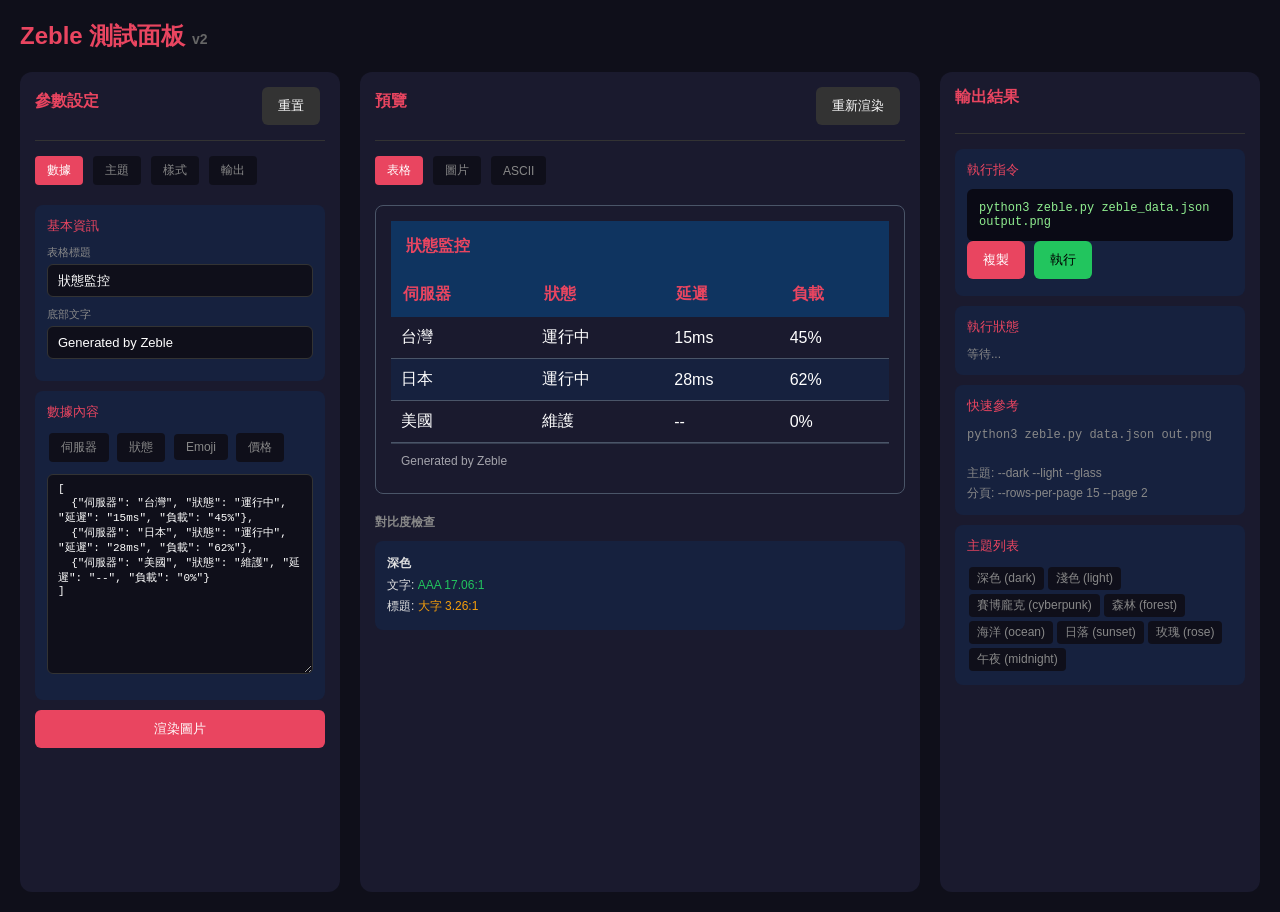
==== index_v2.html @ 23911cdb "Consolidate Zeble skill into zenTable project Move render and detect scripts into local scripts/ and" ====
<!DOCTYPE html>
<html lang="zh-TW">
<head>
    <meta charset="UTF-8">
    <meta name="viewport" content="width=device-width, initial-scale=1.0">
    <title>Zeble 測試面板 v2</title>
    <script>
        // ========== 主題配置 ==========
        var defaultThemes = {
            dark: { name: "深色", bg: "#1a1a2e", text: "#ffffff", header: "#0f3460", headerText: "#e94560", alt: "#16213e", border: "#4a5568", accent: "#e94560" },
            light: { name: "淺色", bg: "#f8f9fa", text: "#212529", header: "#e9ecef", headerText: "#495057", alt: "#ffffff", border: "#dee2e6", accent: "#0d6efd" },
            cyberpunk: { name: "賽博龐克", bg: "#0d0221", text: "#00ff9f", header: "#ff00ff", headerText: "#000000", alt: "#1a1a3e", border: "#00ff9f", accent: "#ffff00" },
            forest: { name: "森林", bg: "#1a2f1a", text: "#90ee90", header: "#2d5a2d", headerText: "#ffffff", alt: "#243424", border: "#4a7a4a", accent: "#7fff00" },
            ocean: { name: "海洋", bg: "#0a1929", text: "#64b5f6", header: "#1565c0", headerText: "#ffffff", alt: "#0d2137", border: "#2196f3", accent: "#00bcd4" },
            sunset: { name: "日落", bg: "#2d1f1f", text: "#ffcc80", header: "#bf360c", headerText: "#ffffff", alt: "#3d2f2f", border: "#ff7043", accent: "#ffab40" },
            rose: { name: "玫瑰", bg: "#2f1a1a", text: "#f8bbd9", header: "#c2185b", headerText: "#ffffff", alt: "#3f2a2a", border: "#ec407a", accent: "#f48fb1" },
            midnight: { name: "午夜", bg: "#0f0f23", text: "#b0a0ff", header: "#2a2a4a", headerText: "#e0e0ff", alt: "#1a1a33", border: "#5a5a8a", accent: "#8070ff" }
        };
        var currentTheme = 'dark';
        var themes = JSON.parse(JSON.stringify(defaultThemes));
        
        // ========== 範例數據 ==========
        var examples = {
            servers: [
                {"伺服器": "台灣", "狀態": "運行中", "延遲": "15ms", "負載": "45%"},
                {"伺服器": "日本", "狀態": "運行中", "延遲": "28ms", "負載": "62%"},
                {"伺服器": "美國", "狀態": "維護", "延遲": "--", "負載": "0%"}
            ],
            status: [
                {"專案": "Alpha", "狀態": "部署中", "進度": "75%"},
                {"專案": "Beta", "狀態": "維護", "進度": "100%"},
                {"專案": "Gamma", "狀態": "離線", "進度": "0%"}
            ],
            emoji: [
                {"類別": "狀態", "範例": "✅ ✗ ✔ ⭕"},
                {"類別": "動作", "範例": "🎉 🚀 💡 🔥"},
                {"類別": "愛心", "範例": "❤️ 🧡 💛 💚"}
            ],
            pricing: [
                {"方案": "入門", "價格": "$9/月", "功能": "基本"},
                {"方案": "專業", "價格": "$29/月", "功能": "進階"},
                {"方案": "企業", "價格": "$99/月", "功能": "全功能"}
            ]
        };
        
        // ========== 標籤頁函數 ==========
        function showTab(tabName) {
            document.querySelectorAll('.tab-content').forEach(function(c) { c.style.display = 'none'; });
            var tab = document.getElementById('tab-' + tabName);
            if (tab) tab.style.display = 'block';
            
            // 更新左側面板按鈕狀態
            var buttons = document.querySelectorAll('.panel:first-child .tabs .tab');
            buttons.forEach(function(b) {
                b.classList.remove('active');
                if (b.getAttribute('onclick') && b.getAttribute('onclick').includes("'" + tabName + "'")) {
                    b.classList.add('active');
                }
            });
        }
        
        function switchTab(tabName) { showTab(tabName); }

        function switchPreviewTab(tabName) {
            document.querySelectorAll('.preview-content').forEach(function(c) { c.style.display = 'none'; });
            var preview = document.getElementById('preview-' + tabName);
            if (preview) preview.style.display = 'block';

            // 更新預覽面板按鈕狀態 (中間面板)
            var buttons = document.querySelectorAll('.panel:nth-child(2) .tabs .tab');
            buttons.forEach(function(b) {
                b.classList.remove('active');
                if (b.getAttribute('onclick') && b.getAttribute('onclick').includes("'" + tabName + "'")) {
                    b.classList.add('active');
                }
            });
        }
        
        // ========== 主題相關 ==========
        function renderThemeGrid() {
            var grid = document.getElementById('themeGrid');
            if (!grid) return;
            grid.innerHTML = '';
            for (var key in themes) {
                var theme = themes[key];
                var btn = document.createElement('div');
                btn.className = 'theme-btn' + (key === currentTheme ? ' active' : '');
                btn.innerHTML = '<div class="color-dot" style="background:' + theme.accent + '"></div>' + theme.name;
                btn.onclick = (function(k) { return function() { selectTheme(k); }; })(key);
                grid.appendChild(btn);
            }
        }
        
        function renderThemeList() {
            var list = document.getElementById('themeList');
            if (!list) return;
            var html = '';
            for (var k in themes) {
                html += '<span style="display:inline-block;padding:3px 8px;background:#0f0f1a;border-radius:4px;margin:2px;">' + themes[k].name + ' (' + k + ')</span>';
            }
            list.innerHTML = html;
        }
        
        function selectTheme(themeName) {
            currentTheme = themeName;
            renderThemeGrid();
            updatePreview();
            checkContrast();
            updateOutputCommand();
        }
        
        function updateThemePreview() {
            var box = document.getElementById('themePreviewBox');
            if (!box) return;
            var theme = themes[currentTheme];
            box.style.background = theme.bg;
            box.style.color = theme.text;
            box.style.border = '2px solid ' + theme.border;
            box.innerHTML = '<div style="background:' + theme.header + ';color:' + theme.headerText + ';padding:12px;font-weight:600;">' + theme.name + '</div><table style="width:100%;"><tr style="background:' + theme.alt + ';"><td>範例</td><td style="color:' + theme.accent + ';text-align:right;">強調</td></tr><tr><td>正常</td><td>內容</td></tr></table>';
        }
        
        function resetCurrentTheme() {
            themes[currentTheme] = JSON.parse(JSON.stringify(defaultThemes[currentTheme]));
            updateThemePreview();
            updatePreview();
            checkContrast();
        }
        
        function saveCustomTheme() {
            localStorage.setItem('zeble_custom_theme', JSON.stringify(themes[currentTheme]));
            alert('已儲存');
        }
        
        function loadCustomTheme() {
            var saved = localStorage.getItem('zeble_custom_theme');
            if (saved) {
                themes[currentTheme] = JSON.parse(saved);
                updateThemePreview();
                updatePreview();
                checkContrast();
                alert('已載入');
            } else {
                alert('沒有儲存的主題');
            }
        }
        
        // ========== 顏色輸入 ==========
        function updateColorInput(el) {
            var hex = document.getElementById(el.id + 'Hex');
            if (hex) hex.value = el.value;
        }
        
        // ========== 範例載入 ==========
        function loadExample(name) {
            if (examples[name]) {
                document.getElementById('jsonData').value = JSON.stringify(examples[name], null, 2);
                updatePreview();
            }
        }
        
        // ========== 預覽更新 (前端模擬) ==========
        function updatePreview() {
            var theme = themes[currentTheme];
            var title = document.getElementById('tableTitle');
            var footer = document.getElementById('tableFooter');
            var jsonData = document.getElementById('jsonData');
            var box = document.getElementById('tablePreviewBox');
            if (!title || !jsonData || !box) return;
            
            var data;
            try { data = JSON.parse(jsonData.value); } catch (e) {
                box.innerHTML = '<div style="color:#ef4444;">JSON 格式錯誤</div>';
                return;
            }
            
            var headers = data.length > 0 ? Object.keys(data[0]) : [];
            box.style.background = theme.bg;
            box.style.color = theme.text;
            box.style.border = '1px solid ' + theme.border;
            
            var html = '<div style="background:' + theme.header + ';color:' + theme.headerText + ';padding:15px;font-weight:600;">' + title.value + '</div><table style="width:100%;border-collapse:collapse;"><thead><tr style="background:' + theme.header + ';color:' + theme.headerText + ';">' + headers.map(function(h) { return '<th style="padding:12px;text-align:left;">' + h + '</th>'; }).join('') + '</tr></thead><tbody>';
            
            data.forEach(function(row, i) {
                var bg = i % 2 === 0 ? theme.bg : theme.alt;
                html += '<tr style="background:' + bg + ';border-bottom:1px solid ' + theme.border + ';">' + headers.map(function(h) { return '<td style="padding:10px;">' + (row[h] || '') + '</td>'; }).join('') + '</tr>';
            });
            html += '</tbody></table>';
            
            if (footer && footer.value) {
                html += '<div style="padding:10px;color:' + theme.text + ';opacity:0.6;font-size:12px;border-top:1px solid ' + theme.border + ';">' + footer.value + '</div>';
            }
            box.innerHTML = html;
        }
        
        // ========== 對比度 ==========
        function getLuminance(hex) {
            var rgb = parseInt(hex.slice(1), 16);
            var r = ((rgb >> 16) & 0xff) / 255;
            var g = ((rgb >> 8) & 0xff) / 255;
            var b = (rgb & 0xff) / 255;
            var RGB = [r, g, b].map(function(c) { return c <= 0.03928 ? c / 12.92 : Math.pow((c + 0.055) / 1.055, 2.4); });
            return 0.2126 * RGB[0] + 0.7152 * RGB[1] + 0.0722 * RGB[2];
        }
        
        function getContrastRatio(fg, bg) {
            var L1 = getLuminance(fg);
            var L2 = getLuminance(bg);
            return (Math.max(L1, L2) + 0.05) / (Math.min(L1, L2) + 0.05);
        }
        
        function getContrastBadge(ratio) {
            if (ratio >= 7) return '<span style="color:#22c55e;">AAA ' + ratio.toFixed(2) + ':1</span>';
            if (ratio >= 4.5) return '<span style="color:#22c55e;">AA ' + ratio.toFixed(2) + ':1</span>';
            if (ratio >= 3) return '<span style="color:#f59e0b;">大字 ' + ratio.toFixed(2) + ':1</span>';
            return '<span style="color:#ef4444;">❌ ' + ratio.toFixed(2) + ':1</span>';
        }
        
        function checkContrast() {
            var theme = themes[currentTheme];
            var report = '<strong>' + theme.name + '</strong><br>';
            report += '文字: ' + getContrastBadge(getContrastRatio(theme.text, theme.bg)) + '<br>';
            report += '標題: ' + getContrastBadge(getContrastRatio(theme.headerText, theme.header)) + '<br>';
            var contrastEl = document.getElementById('contrastReport');
            if (contrastEl) contrastEl.innerHTML = report;
        }
        
        // ========== 輸出指令 ==========
        function updateOutputCommand() {
            var mode = document.getElementById('renderMode');
            var rows = document.getElementById('rowsPerPage');
            var page = document.getElementById('pageNum');
            var maxP = document.getElementById('maxPages');
            var out = document.getElementById('commandOutput');
            if (!mode || !rows || !page || !out) return;
            
            var cmd = 'python3 zeble.py zeble_data.json output.png';
            if (currentTheme !== 'dark') cmd += ' --' + currentTheme;
            if (mode.value === 'css') cmd = 'python3 zeble_render.py zeble_data.json output.png --force-css';
            else if (mode.value === 'ascii') cmd = 'python3 zeble.py zeble_data.json output.txt --ascii';
            if (rows.value !== '10') cmd += ' --rows-per-page ' + rows.value;
            if (page.value !== '1') cmd += ' --page ' + page.value;
            if (maxP && maxP.value !== '0') cmd += ' --max-pages ' + maxP.value;
            
            out.textContent = cmd;
        }
        
        function generateCommand() {
            downloadData();
            updateOutputCommand();
        }
        
        function copyCommand() {
            navigator.clipboard.writeText(document.getElementById('commandOutput').textContent).then(function() { alert('已複製'); });
        }
        
        function executeCommand() {
            var status = document.getElementById('execStatus');
            status.innerHTML = '<span style="color:#3b82f6;">執行中...</span>';
            setTimeout(function() { status.innerHTML = '<span style="color:#22c55e;">完成</span>'; }, 1000);
        }
        
        // ========== 下載 ==========
        function getFormData() {
            var theme = themes[currentTheme];
            var data;
            try { data = JSON.parse(document.getElementById('jsonData').value); }
            catch(e) { data = []; }
            
            return {
                title: document.getElementById('tableTitle').value,
                footer: document.getElementById('tableFooter').value || null,
                rows: data,
                theme: {
                    bg_color: theme.bg, text_color: theme.text,
                    header_bg: theme.header, header_text: theme.headerText,
                    alt_row_color: theme.alt, border_color: theme.border,
                    highlight_color: theme.accent
                }
            };
        }
        
        function downloadData() {
            var blob = new Blob([JSON.stringify(getFormData(), null, 2)], {type: 'application/json'});
            var a = document.createElement('a');
            a.href = URL.createObjectURL(blob);
            a.download = 'zeble_data.json';
            a.click();
        }
        
        function downloadTheme() {
            var blob = new Blob([JSON.stringify(themes[currentTheme], null, 2)], {type: 'application/json'});
            var a = document.createElement('a');
            a.href = URL.createObjectURL(blob);
            a.download = 'zeble_theme_' + currentTheme + '.json';
            a.click();
        }
        
        // ========== 真實後端渲染 ==========
        function renderBackend() {
            var box = document.getElementById('imagePreviewBox');
            var asciiBox = document.getElementById('asciiPreviewBox');
            if (!box) return;

            // 切換到圖片預覽 Tab
            switchPreviewTab('image');
            
            box.innerHTML = '<div style="padding:40px;color:#e94560;">渲染中...</div>';
            if (asciiBox) asciiBox.textContent = '載入中...';

            var formData = new FormData();
            var data = getFormData();
            
            // 準備資料
            // 由於 gentable_pil.php 期望的格式是 JSON 字串放在 'data' 欄位
            // 我們直接使用 JSON.stringify 將整個物件轉字串
            // 注意：getFormData 已經回傳了 {title, rows, theme: {...}} 結構
            // gentable_pil.php 解碼後會使用 ['title'] 和 ['rows']
            formData.append('data', JSON.stringify(data));
            
            // 主題名稱
            formData.append('theme', currentTheme);

            // 處理樣式參數 (覆蓋 theme 設定)
            // PIL 模式支援個別參數
            var styleParams = [
                'bg_color', 'text_color', 'header_bg', 'header_text', 
                'alt_row_color', 'border_color', 'font_size', 
                'row_height', 'header_height'
            ];
            
            // 從 DOM 獲取數值
            var getVal = function(id) { var el = document.getElementById(id); return el ? el.value : null; };
            var p;
            
            // 字體大小
            if (p = getVal('titleFontSize')) formData.append('title_font_size', p);
            if (p = getVal('headerFontSize')) formData.append('header_font_size', p);
            if (p = getVal('bodyFontSize')) formData.append('font_size', p);
            
            // 尺寸
            if (p = getVal('rowHeight')) formData.append('row_height', p);
            if (p = getVal('headerHeight')) formData.append('header_height', p);

            // 顏色 (從當前主題取得，因為 UI 上沒有個別顏色的 input，除了 highlight)
            // 如果要支援即時修改顏色，需要在 UI 上增加對應的 color input
            // 目前僅支援預覽中的樣式參數

            // 決定呼叫哪個 API
            var mode = document.getElementById('renderMode').value;
            var endpoint = 'gentable_pil.php'; // 預設 PIL
            if (mode === 'css') endpoint = 'gentable_css.php';
            else if (mode === 'ascii') endpoint = 'gentable_ascii.php';
            else if (mode === 'auto') endpoint = 'gentable_pil.php';

            fetch(endpoint, {
                method: 'POST',
                body: formData
            })
            .then(function(response) { return response.json(); })
            .then(function(result) {
                if (result.success) {
                    if (result.mode === 'ascii' || (result.text && !result.image)) {
                        // ASCII 模式
                         switchPreviewTab('ascii');
                         if (asciiBox) asciiBox.textContent = result.text;
                         box.innerHTML = '<div style="padding:20px;">ASCII 模式請看 ASCII 標籤</div>';
                    } else {
                        // 圖片模式
                        var imgUrl = result.image + '?t=' + new Date().getTime(); // 防止快取
                        box.innerHTML = '<div class="image-preview"><img src="' + imgUrl + '" style="max-width:100%;box-shadow:0 5px 15px rgba(0,0,0,0.5);"></div>';
                        
                        // 如果也有 ASCII (混合模式?)
                        if (result.text && asciiBox) asciiBox.textContent = result.text;
                    }
                } else {
                    box.innerHTML = '<div style="color:#ef4444;padding:20px;">錯誤: ' + (result.error || '未知錯誤') + '<br><small>' + (result.debug || '') + '</small></div>';
                    console.error(result.debug);
                }
            })
            .catch(function(error) {
                console.error('Error:', error);
                box.innerHTML = '<div style="color:#ef4444;padding:20px;">請求失敗: ' + error.message + '</div>';
            });
        }
        
        function resetAllParams() {
            if (confirm('重置所有參數？')) {
                document.getElementById('tableTitle').value = '狀態監控';
                document.getElementById('tableFooter').value = 'Generated by Zeble';
                document.getElementById('jsonData').value = JSON.stringify(examples.servers, null, 2);
                document.getElementById('rowsPerPage').value = 10;
                document.getElementById('pageNum').value = 1;
                var maxP = document.getElementById('maxPages');
                if (maxP) maxP.value = 0;
                selectTheme('dark');
            }
        }
        
        // ========== 初始化 ==========
        window.onload = function() {
            renderThemeGrid();
            renderThemeList();
            updatePreview();
            checkContrast();
            updateOutputCommand();
            showTab('data');
        };
    </script>
    <style>
        * { box-sizing: border-box; margin: 0; padding: 0; }
        body { font-family: -apple-system, BlinkMacSystemFont, sans-serif; background: #0f0f1a; color: #e0e0e0; padding: 20px; min-height: 100vh; }
        h1 { color: #e94560; margin-bottom: 20px; font-size: 24px; }
        h2 { color: #e94560; margin: 0 0 15px 0; font-size: 16px; }
        h3 { color: #888; margin: 15px 0 10px 0; font-size: 12px; text-transform: uppercase; }
        .layout { display: grid; grid-template-columns: 320px 1fr 320px; gap: 20px; height: calc(100vh - 80px); }
        .panel { background: #1a1a2e; border-radius: 12px; padding: 15px; overflow-y: auto; }
        .panel-header { display: flex; justify-content: space-between; align-items: center; margin-bottom: 15px; padding-bottom: 10px; border-bottom: 1px solid #333; }
        label { display: block; font-size: 11px; color: #888; margin-bottom: 4px; }
        input, select, textarea { width: 100%; padding: 8px 10px; margin-bottom: 10px; background: #0f0f1a; border: 1px solid #333; border-radius: 6px; color: #fff; font-size: 13px; }
        input:focus, select:focus, textarea:focus { outline: none; border-color: #e94560; }
        textarea { resize: vertical; font-family: monospace; }
        button { padding: 10px 16px; border: none; border-radius: 6px; cursor: pointer; font-size: 13px; margin-right: 5px; margin-bottom: 5px; }
        button:hover { opacity: 0.9; }
        .btn-primary { background: #e94560; color: #fff; }
        .btn-success { background: #22c55e; color: #000; }
        .btn-secondary { background: #333; color: #fff; }
        .btn-block { width: 100%; margin-right: 0; }
        .theme-grid { display: grid; grid-template-columns: repeat(3, 1fr); gap: 8px; margin-bottom: 15px; }
        .theme-btn { padding: 10px 8px; background: #0f0f1a; border: 2px solid #333; border-radius: 8px; font-size: 11px; text-align: center; cursor: pointer; }
        .theme-btn:hover { border-color: #555; }
        .theme-btn.active { border-color: #e94560; background: rgba(233,69,96,0.1); }
        .theme-btn .color-dot { width: 12px; height: 12px; border-radius: 50%; display: inline-block; margin-bottom: 4px; }
        .preview-container { background: #0f0f1a; border-radius: 8px; padding: 15px; min-height: 200px; }
        .tabs { display: flex; gap: 5px; margin-bottom: 15px; }
        .tab { padding: 6px 12px; background: #0f0f1a; border: none; border-radius: 4px; color: #888; font-size: 12px; cursor: pointer; }
        .tab.active { background: #e94560; color: #fff; }
        .param-group { background: #16213e; border-radius: 8px; padding: 12px; margin-bottom: 10px; }
        .param-group-title { font-size: 13px; color: #e94560; margin-bottom: 10px; }
        .param-row { display: grid; grid-template-columns: 1fr 1fr; gap: 10px; }
        .code-block { background: #0a0a15; padding: 12px; border-radius: 6px; font-family: monospace; font-size: 12px; white-space: pre-wrap; overflow-x: auto; color: #90ee90; }
        .image-preview { text-align: center; }
        .image-preview img { max-width: 100%; border-radius: 8px; }
        .image-preview-placeholder { padding: 40px; color: #555; border: 2px dashed #333; border-radius: 8px; }
        @media (max-width: 1200px) { .layout { grid-template-columns: 1fr 1fr; } .panel:last-child { grid-column: span 2; } }
        @media (max-width: 768px) { .layout { grid-template-columns: 1fr; } .panel:last-child { grid-column: span 1; } }
    </style>
</head>
<body>
    <h1>Zeble 測試面板 <span style="font-size:14px;color:#666;">v2</span></h1>
    
    <div class="layout">
        <!-- 左側：參數控制 -->
        <div class="panel">
            <div class="panel-header"><h2>參數設定</h2><button class="btn-secondary" onclick="resetAllParams()">重置</button></div>
            
            <div class="tabs">
                <button class="tab active" onclick="switchTab('data')">數據</button>
                <button class="tab" onclick="switchTab('theme')">主題</button>
                <button class="tab" onclick="switchTab('style')">樣式</button>
                <button class="tab" onclick="switchTab('output')">輸出</button>
            </div>
            
            <!-- 數據 -->
            <div id="tab-data" class="tab-content">
                <div class="param-group">
                    <div class="param-group-title">基本資訊</div>
                    <label>表格標題</label><input type="text" id="tableTitle" value="狀態監控" onchange="updatePreview()">
                    <label>底部文字</label><input type="text" id="tableFooter" value="Generated by Zeble" onchange="updatePreview()">
                </div>
                <div class="param-group">
                    <div class="param-group-title">數據內容</div>
                    <div style="margin-bottom:10px;">
                        <button class="tab" onclick="loadExample('servers')" style="margin:2px;">伺服器</button>
                        <button class="tab" onclick="loadExample('status')" style="margin:2px;">狀態</button>
                        <button class="tab" onclick="loadExample('emoji')" style="margin:2px;">Emoji</button>
                        <button class="tab" onclick="loadExample('pricing')" style="margin:2px;">價格</button>
                    </div>
                    <textarea id="jsonData" style="height:200px;font-size:11px;" onchange="updatePreview()">[
  {"伺服器": "台灣", "狀態": "運行中", "延遲": "15ms", "負載": "45%"},
  {"伺服器": "日本", "狀態": "運行中", "延遲": "28ms", "負載": "62%"},
  {"伺服器": "美國", "狀態": "維護", "延遲": "--", "負載": "0%"}
]</textarea>
                </div>
                <button class="btn-primary btn-block" onclick="renderBackend()">渲染圖片</button>
            </div>
            
            <!-- 主題 -->
            <div id="tab-theme" class="tab-content" style="display:none;">
                <div class="param-group">
                    <div class="param-group-title">選擇主題</div>
                    <div class="theme-grid" id="themeGrid"></div>
                </div>
                <div class="param-group">
                    <div class="param-group-title">預覽</div>
                    <div id="themePreviewBox" class="preview-container" style="padding:10px;"></div>
                </div>
                <div class="param-group">
                    <button class="btn-secondary" onclick="saveCustomTheme()">儲存</button>
                    <button class="btn-secondary" onclick="loadCustomTheme()">載入</button>
                    <button class="btn-secondary" onclick="resetCurrentTheme()">重置</button>
                </div>
            </div>
            
            <!-- 樣式 -->
            <div id="tab-style" class="tab-content" style="display:none;">
                <div class="param-group">
                    <div class="param-group-title">字體大小</div>
                    <div class="param-row">
                        <div><label>標題</label><input type="number" id="titleFontSize" value="22" min="12" max="48"></div>
                        <div><label>表頭</label><input type="number" id="headerFontSize" value="18" min="10" max="36"></div>
                    </div>
                    <label>內文</label><input type="number" id="bodyFontSize" value="14" min="10" max="32">
                </div>
                <div class="param-group">
                    <div class="param-group-title">尺寸</div>
                    <div class="param-row">
                        <div><label>列高度</label><input type="number" id="rowHeight" value="36" min="24" max="80"></div>
                        <div><label>表頭高度</label><input type="number" id="headerHeight" value="44" min="32" max="80"></div>
                    </div>
                </div>
            </div>
            
            <!-- 輸出 -->
            <div id="tab-output" class="tab-content" style="display:none;">
                <div class="param-group">
                    <div class="param-group-title">渲染模式</div>
                    <select id="renderMode" onchange="updateOutputCommand()">
                        <option value="auto">自動</option>
                        <option value="css">CSS + Chrome</option>
                        <option value="pil">PIL</option>
                        <option value="ascii">ASCII</option>
                    </select>
                </div>
                <div class="param-group">
                    <div class="param-group-title">分頁</div>
                    <div class="param-row">
                        <div><label>每頁筆數</label><input type="number" id="rowsPerPage" value="10" min="1" onchange="updateOutputCommand()"></div>
                        <div><label>指定頁數</label><input type="number" id="pageNum" value="1" min="1" onchange="updateOutputCommand()"></div>
                    </div>
                    <label>最大頁數</label><input type="number" id="maxPages" value="0" min="0" placeholder="0=無限制" onchange="updateOutputCommand()">
                </div>
                <button class="btn-success btn-block" onclick="generateCommand()">生成指令</button>
                <button class="btn-secondary btn-block" onclick="downloadData()" style="margin-top:8px;">下載 JSON</button>
                <button class="btn-secondary btn-block" onclick="downloadTheme()" style="margin-top:8px;">下載主題</button>
            </div>
        </div>
        
        <!-- 中間：預覽 -->
        <div class="panel">
            <div class="panel-header"><h2>預覽</h2><button class="btn-secondary" onclick="renderBackend()">重新渲染</button></div>
            
            <div class="tabs">
                <button class="tab active" onclick="switchPreviewTab('table')">表格</button>
                <button class="tab" onclick="switchPreviewTab('image')">圖片</button>
                <button class="tab" onclick="switchPreviewTab('ascii')">ASCII</button>
            </div>
            
            <div id="preview-table" class="preview-content"><div id="tablePreviewBox" class="preview-container"></div></div>
            <div id="preview-image" class="preview-content" style="display:none;"><div id="imagePreviewBox" class="image-preview"><div class="image-preview-placeholder">點擊渲染</div></div></div>
            <div id="preview-ascii" class="preview-content" style="display:none;"><pre id="asciiPreviewBox" class="code-block" style="color:#90ee90;">點擊渲染產生 ASCII</pre></div>
            
            <div style="margin-top:20px;">
                <h3>對比度檢查</h3>
                <div class="param-group"><div id="contrastReport" style="font-size:12px;line-height:1.8;"></div></div>
            </div>
        </div>
        
        <!-- 右側：指令 -->
        <div class="panel">
            <div class="panel-header"><h2>輸出結果</h2></div>
            
            <div class="param-group">
                <div class="param-group-title">執行指令</div>
                <pre id="commandOutput" class="code-block"></pre>
                <button class="btn-primary" onclick="copyCommand()">複製</button>
                <button class="btn-success" onclick="executeCommand()">執行</button>
            </div>
            
            <div class="param-group">
                <div class="param-group-title">執行狀態</div>
                <div id="execStatus" style="font-size:12px;color:#888;">等待...</div>
            </div>
            
            <div class="param-group">
                <div class="param-group-title">快速參考</div>
                <div style="font-size:12px;color:#888;line-height:1.6;">
                    <code>python3 zeble.py data.json out.png</code><br><br>
                    主題: --dark --light --glass<br>
                    分頁: --rows-per-page 15 --page 2
                </div>
            </div>
            
            <div class="param-group">
                <div class="param-group-title">主題列表</div>
                <div id="themeList" style="font-size:12px;color:#888;"></div>
            </div>
        </div>
    </div>
</body>
</html>
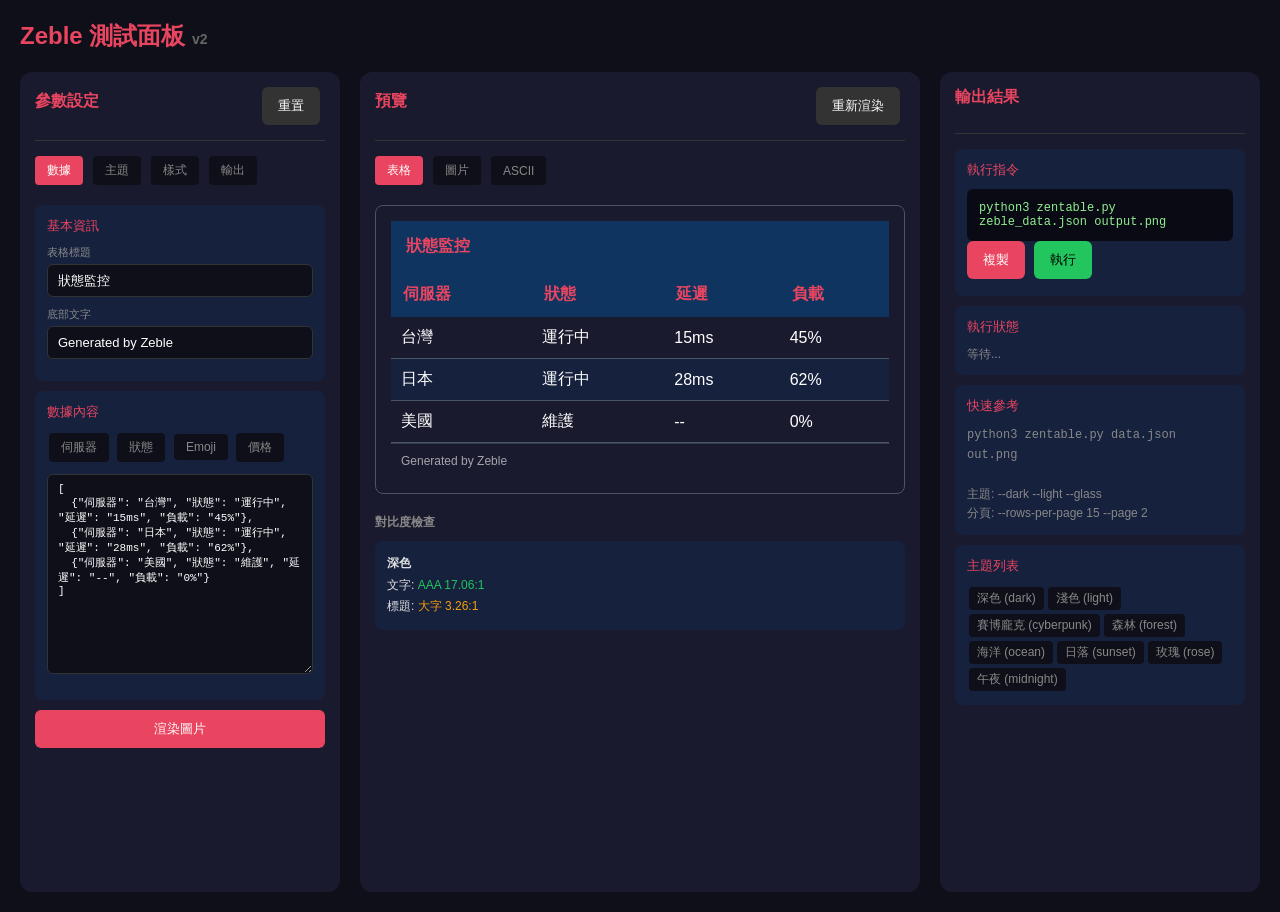
==== commit d137ed13: "docs(phase1.1): normalize command examples to canonical zentable entry names" ====
--- a/index_v2.html
+++ b/index_v2.html
@@ -233,10 +233,10 @@
             var out = document.getElementById('commandOutput');
             if (!mode || !rows || !page || !out) return;
             
-            var cmd = 'python3 zeble.py zeble_data.json output.png';
+            var cmd = 'python3 zentable.py zeble_data.json output.png';
             if (currentTheme !== 'dark') cmd += ' --' + currentTheme;
-            if (mode.value === 'css') cmd = 'python3 zeble_render.py zeble_data.json output.png --force-css';
-            else if (mode.value === 'ascii') cmd = 'python3 zeble.py zeble_data.json output.txt --ascii';
+            if (mode.value === 'css') cmd = 'python3 zentable_renderer.py zeble_data.json output.png --force-css';
+            else if (mode.value === 'ascii') cmd = 'python3 zentable.py zeble_data.json output.txt --ascii';
             if (rows.value !== '10') cmd += ' --rows-per-page ' + rows.value;
             if (page.value !== '1') cmd += ' --page ' + page.value;
             if (maxP && maxP.value !== '0') cmd += ' --max-pages ' + maxP.value;
@@ -584,7 +584,7 @@
             <div class="param-group">
                 <div class="param-group-title">快速參考</div>
                 <div style="font-size:12px;color:#888;line-height:1.6;">
-                    <code>python3 zeble.py data.json out.png</code><br><br>
+                    <code>python3 zentable.py data.json out.png</code><br><br>
                     主題: --dark --light --glass<br>
                     分頁: --rows-per-page 15 --page 2
                 </div>
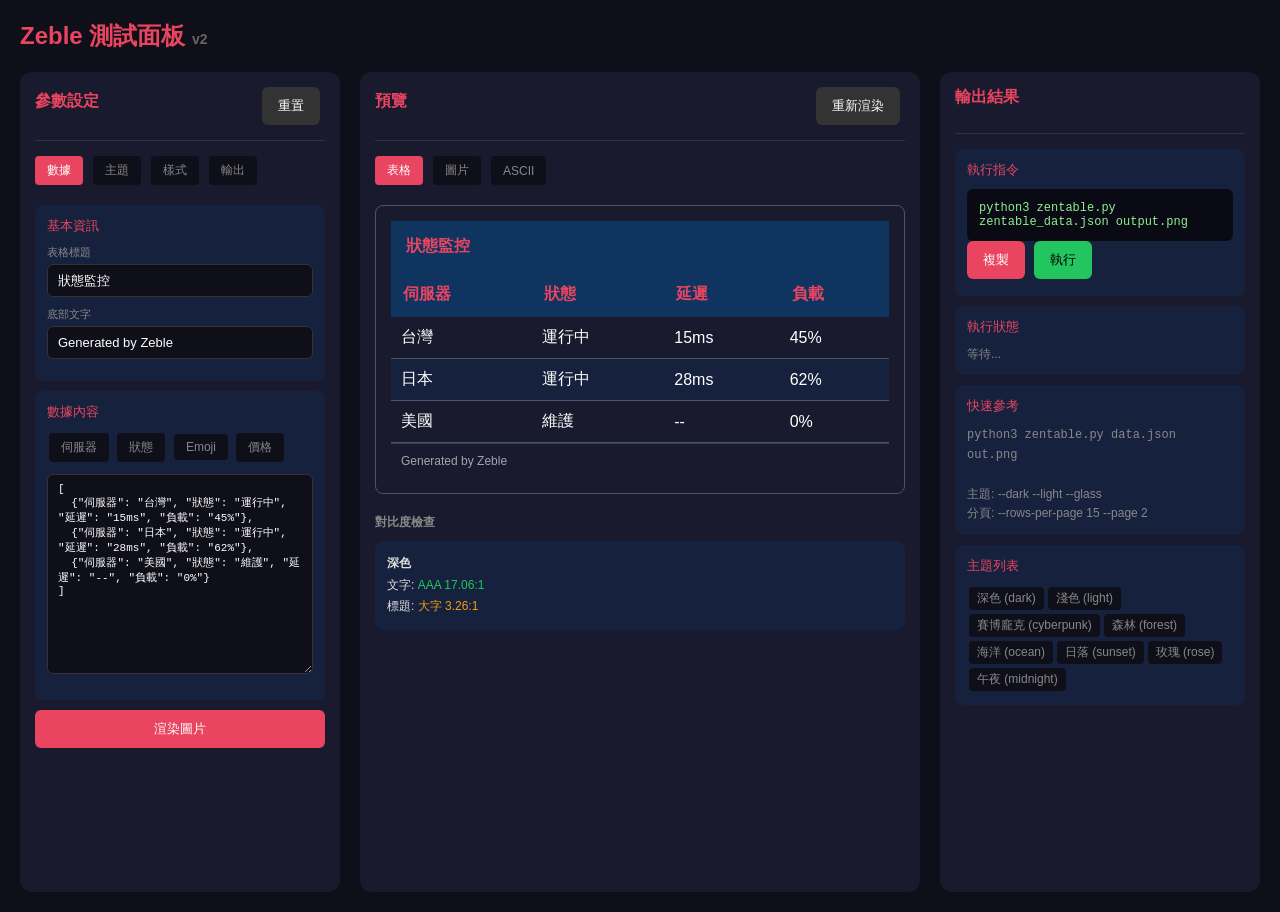
==== commit f27dd860: "refactor(phase1.2): align runtime command references to canonical zentable names" ====
--- a/index_v2.html
+++ b/index_v2.html
@@ -233,10 +233,10 @@
             var out = document.getElementById('commandOutput');
             if (!mode || !rows || !page || !out) return;
             
-            var cmd = 'python3 zentable.py zeble_data.json output.png';
+            var cmd = 'python3 zentable.py zentable_data.json output.png';
             if (currentTheme !== 'dark') cmd += ' --' + currentTheme;
-            if (mode.value === 'css') cmd = 'python3 zentable_renderer.py zeble_data.json output.png --force-css';
-            else if (mode.value === 'ascii') cmd = 'python3 zentable.py zeble_data.json output.txt --ascii';
+            if (mode.value === 'css') cmd = 'python3 zentable_renderer.py zentable_data.json output.png --force-css';
+            else if (mode.value === 'ascii') cmd = 'python3 zentable.py zentable_data.json output.txt --ascii';
             if (rows.value !== '10') cmd += ' --rows-per-page ' + rows.value;
             if (page.value !== '1') cmd += ' --page ' + page.value;
             if (maxP && maxP.value !== '0') cmd += ' --max-pages ' + maxP.value;
@@ -283,7 +283,7 @@
             var blob = new Blob([JSON.stringify(getFormData(), null, 2)], {type: 'application/json'});
             var a = document.createElement('a');
             a.href = URL.createObjectURL(blob);
-            a.download = 'zeble_data.json';
+            a.download = 'zentable_data.json';
             a.click();
         }
         
@@ -291,7 +291,7 @@
             var blob = new Blob([JSON.stringify(themes[currentTheme], null, 2)], {type: 'application/json'});
             var a = document.createElement('a');
             a.href = URL.createObjectURL(blob);
-            a.download = 'zeble_theme_' + currentTheme + '.json';
+            a.download = 'zentable_theme_' + currentTheme + '.json';
             a.click();
         }
         
